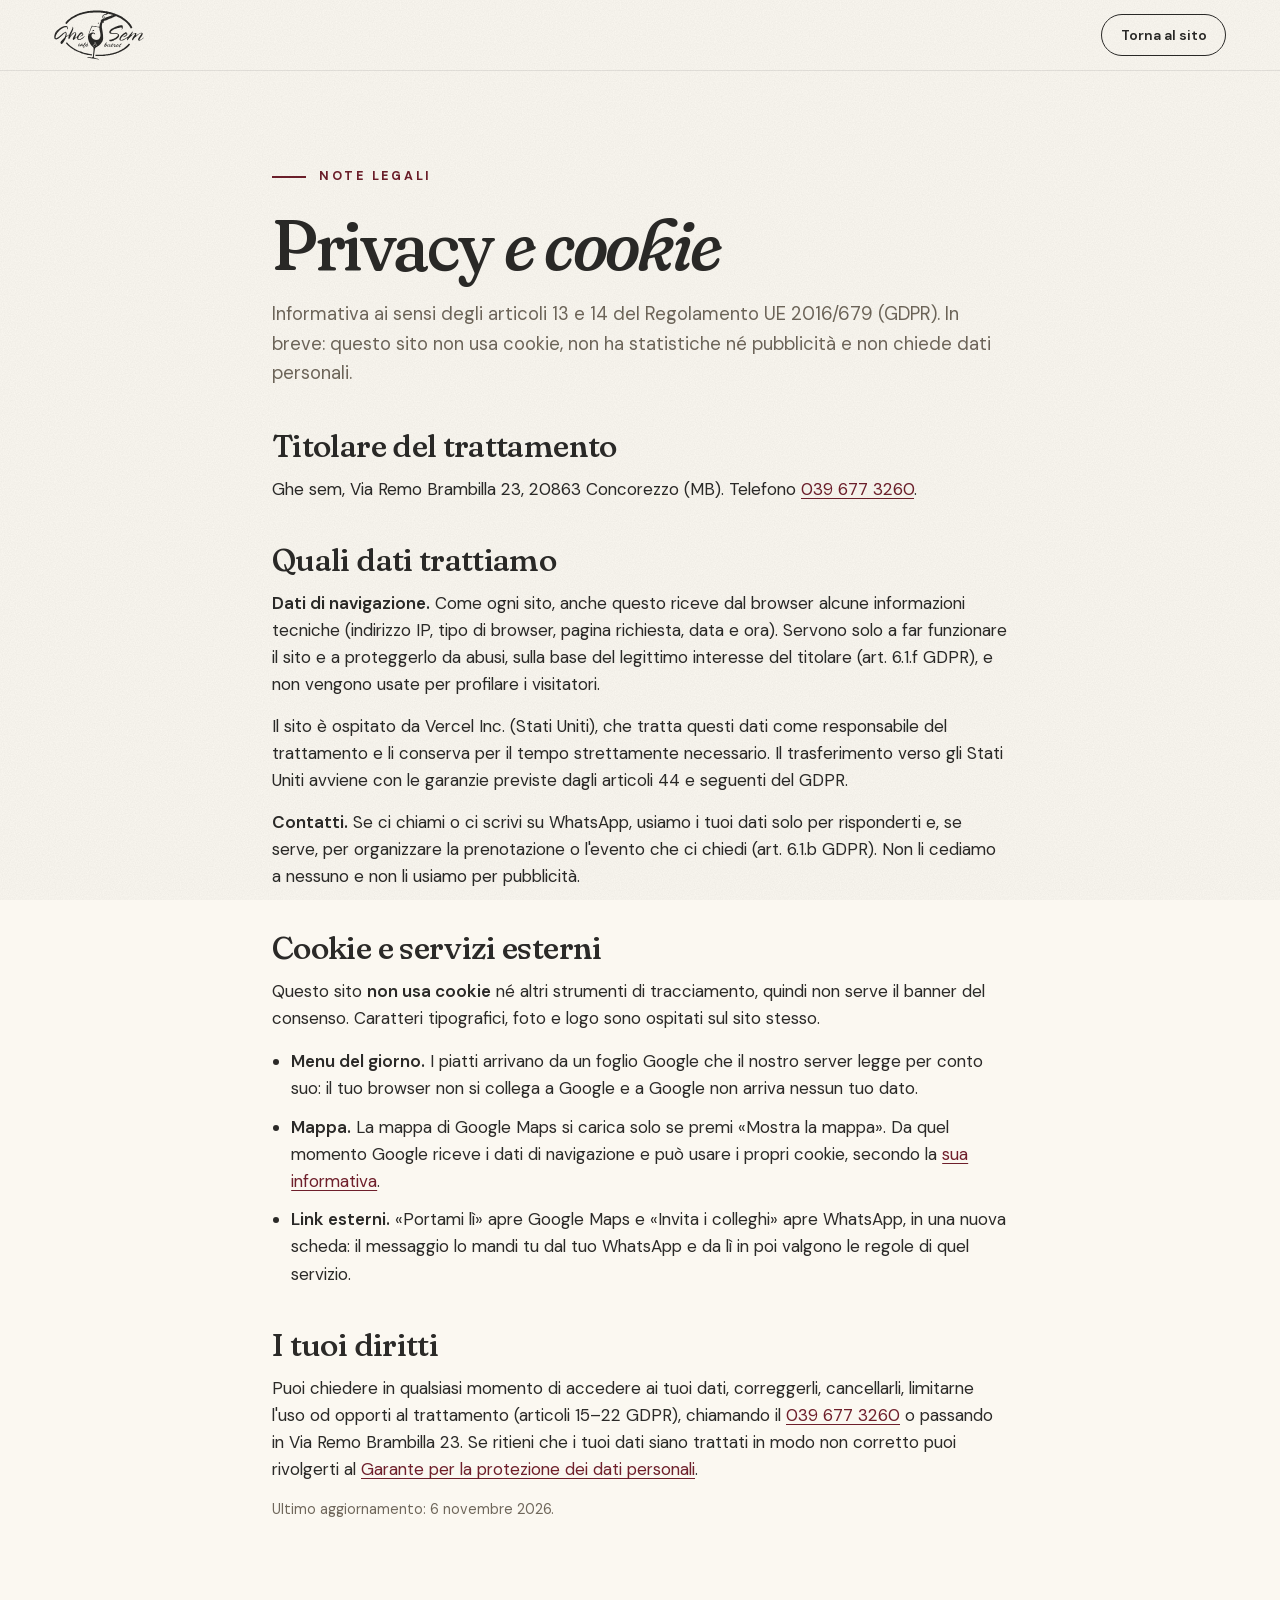
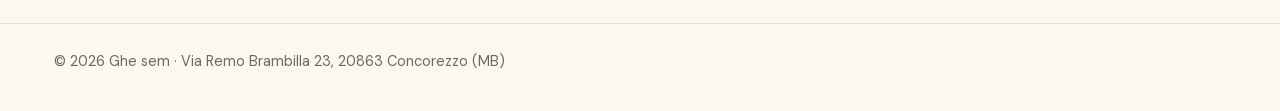
==== privacy.html @ c5963c67 "Nessun dato dei visitatori a terzi; pagina Privacy e cookie - Font (Fraunces, DM Sans, Caveat, licen" ====
<!doctype html>
<html lang="it">
<head>
<meta charset="utf-8">
<meta name="viewport" content="width=device-width, initial-scale=1, viewport-fit=cover">
<title>Privacy e cookie · Ghe sem Concorezzo</title>
<meta name="description" content="Informativa sul trattamento dei dati personali e sui cookie del sito di Ghe sem, café e bistrot in Via Remo Brambilla 23 a Concorezzo.">
<meta name="theme-color" content="#6E1F2B">
<link rel="icon" href="favicon-32.png" sizes="32x32" type="image/png">
<link rel="icon" href="favicon.svg" type="image/svg+xml">
<link rel="apple-touch-icon" href="apple-touch-icon.png">
<link rel="preload" href="fonts/dmsans-latin.woff2" as="font" type="font/woff2" crossorigin>
<link rel="preload" href="fonts/fraunces-latin.woff2" as="font" type="font/woff2" crossorigin>
<link rel="stylesheet" href="css/style.css">
</head>

<body class="legal-page">
<header class="legal-top">
  <div class="wrap">
    <a class="legal-logo" href="index.html" aria-label="Ghe sem, torna al sito"></a>
    <a class="btn btn-line btn-sm" href="index.html">Torna al sito</a>
  </div>
</header>

<main class="legal">
  <div class="wrap legal-wrap">
    <p class="kicker">Note legali</p>
    <h1>Privacy <em>e cookie</em></h1>
    <p class="legal-lede">Informativa ai sensi degli articoli 13 e 14 del Regolamento UE 2016/679 (GDPR). In breve: questo sito non usa cookie, non ha statistiche né pubblicità e non chiede dati personali.</p>

    <h2>Titolare del trattamento</h2>
    <!-- DA COMPLETARE: ragione sociale e P.IVA del locale (e un indirizzo email, se c'è) -->
    <p>Ghe sem, Via Remo Brambilla 23, 20863 Concorezzo (MB). Telefono <a href="tel:+39396773260">039 677 3260</a>.</p>

    <h2>Quali dati trattiamo</h2>
    <p><b>Dati di navigazione.</b> Come ogni sito, anche questo riceve dal browser alcune informazioni tecniche (indirizzo IP, tipo di browser, pagina richiesta, data e ora). Servono solo a far funzionare il sito e a proteggerlo da abusi, sulla base del legittimo interesse del titolare (art. 6.1.f GDPR), e non vengono usate per profilare i visitatori.</p>
    <p>Il sito è ospitato da Vercel Inc. (Stati Uniti), che tratta questi dati come responsabile del trattamento e li conserva per il tempo strettamente necessario. Il trasferimento verso gli Stati Uniti avviene con le garanzie previste dagli articoli 44 e seguenti del GDPR.</p>
    <p><b>Contatti.</b> Se ci chiami o ci scrivi su WhatsApp, usiamo i tuoi dati solo per risponderti e, se serve, per organizzare la prenotazione o l'evento che ci chiedi (art. 6.1.b GDPR). Non li cediamo a nessuno e non li usiamo per pubblicità.</p>

    <h2 id="cookie">Cookie e servizi esterni</h2>
    <p>Questo sito <b>non usa cookie</b> né altri strumenti di tracciamento, quindi non serve il banner del consenso. Caratteri tipografici, foto e logo sono ospitati sul sito stesso.</p>
    <ul>
      <li><b>Menu del giorno.</b> I piatti arrivano da un foglio Google che il nostro server legge per conto suo: il tuo browser non si collega a Google e a Google non arriva nessun tuo dato.</li>
      <li><b>Mappa.</b> La mappa di Google Maps si carica solo se premi «Mostra la mappa». Da quel momento Google riceve i dati di navigazione e può usare i propri cookie, secondo la <a href="https://policies.google.com/privacy?hl=it" target="_blank" rel="noopener">sua informativa</a>.</li>
      <li><b>Link esterni.</b> «Portami lì» apre Google Maps e «Invita i colleghi» apre WhatsApp, in una nuova scheda: il messaggio lo mandi tu dal tuo WhatsApp e da lì in poi valgono le regole di quel servizio.</li>
    </ul>

    <h2>I tuoi diritti</h2>
    <p>Puoi chiedere in qualsiasi momento di accedere ai tuoi dati, correggerli, cancellarli, limitarne l'uso od opporti al trattamento (articoli 15–22 GDPR), chiamando il <a href="tel:+39396773260">039 677 3260</a> o passando in Via Remo Brambilla 23. Se ritieni che i tuoi dati siano trattati in modo non corretto puoi rivolgerti al <a href="https://www.garanteprivacy.it" target="_blank" rel="noopener">Garante per la protezione dei dati personali</a>.</p>

    <p class="legal-date">Ultimo aggiornamento: 6 novembre 2026.</p>
  </div>
</main>

<footer class="legal-foot">
  <div class="wrap">© 2026 Ghe sem · Via Remo Brambilla 23, 20863 Concorezzo (MB)</div>
</footer>
</body>
</html>
---- css/style.css ----
/* Font ospitati sul sito (Fraunces, DM Sans e Caveat, SIL Open Font License):
   nessuna richiesta a Google Fonts, quindi nessun dato del visitatore inviato a terzi. */
@font-face { font-family: 'Caveat'; font-style: normal; font-weight: 500 600; font-display: swap; src: url(../fonts/caveat-latin-ext.woff2) format('woff2'); unicode-range: U+0100-02BA, U+02BD-02C5, U+02C7-02CC, U+02CE-02D7, U+02DD-02FF, U+0304, U+0308, U+0329, U+1D00-1DBF, U+1E00-1E9F, U+1EF2-1EFF, U+2020, U+20A0-20AB, U+20AD-20C4, U+2113, U+2C60-2C7F, U+A720-A7FF; }
@font-face { font-family: 'Caveat'; font-style: normal; font-weight: 500 600; font-display: swap; src: url(../fonts/caveat-latin.woff2) format('woff2'); unicode-range: U+0000-00FF, U+0131, U+0152-0153, U+02BB-02BC, U+02C6, U+02DA, U+02DC, U+0304, U+0308, U+0329, U+2000-206F, U+20AC, U+2122, U+2191, U+2193, U+2212, U+2215, U+FEFF, U+FFFD; }
@font-face { font-family: 'DM Sans'; font-style: italic; font-weight: 300 700; font-display: swap; src: url(../fonts/dmsans-italic-latin-ext.woff2) format('woff2'); unicode-range: U+0100-02BA, U+02BD-02C5, U+02C7-02CC, U+02CE-02D7, U+02DD-02FF, U+0304, U+0308, U+0329, U+1D00-1DBF, U+1E00-1E9F, U+1EF2-1EFF, U+2020, U+20A0-20AB, U+20AD-20C4, U+2113, U+2C60-2C7F, U+A720-A7FF; }
@font-face { font-family: 'DM Sans'; font-style: italic; font-weight: 300 700; font-display: swap; src: url(../fonts/dmsans-italic-latin.woff2) format('woff2'); unicode-range: U+0000-00FF, U+0131, U+0152-0153, U+02BB-02BC, U+02C6, U+02DA, U+02DC, U+0304, U+0308, U+0329, U+2000-206F, U+20AC, U+2122, U+2191, U+2193, U+2212, U+2215, U+FEFF, U+FFFD; }
@font-face { font-family: 'DM Sans'; font-style: normal; font-weight: 300 700; font-display: swap; src: url(../fonts/dmsans-latin-ext.woff2) format('woff2'); unicode-range: U+0100-02BA, U+02BD-02C5, U+02C7-02CC, U+02CE-02D7, U+02DD-02FF, U+0304, U+0308, U+0329, U+1D00-1DBF, U+1E00-1E9F, U+1EF2-1EFF, U+2020, U+20A0-20AB, U+20AD-20C4, U+2113, U+2C60-2C7F, U+A720-A7FF; }
@font-face { font-family: 'DM Sans'; font-style: normal; font-weight: 300 700; font-display: swap; src: url(../fonts/dmsans-latin.woff2) format('woff2'); unicode-range: U+0000-00FF, U+0131, U+0152-0153, U+02BB-02BC, U+02C6, U+02DA, U+02DC, U+0304, U+0308, U+0329, U+2000-206F, U+20AC, U+2122, U+2191, U+2193, U+2212, U+2215, U+FEFF, U+FFFD; }
@font-face { font-family: 'Fraunces'; font-style: italic; font-weight: 300 800; font-display: swap; src: url(../fonts/fraunces-italic-latin-ext.woff2) format('woff2'); unicode-range: U+0100-02BA, U+02BD-02C5, U+02C7-02CC, U+02CE-02D7, U+02DD-02FF, U+0304, U+0308, U+0329, U+1D00-1DBF, U+1E00-1E9F, U+1EF2-1EFF, U+2020, U+20A0-20AB, U+20AD-20C4, U+2113, U+2C60-2C7F, U+A720-A7FF; }
@font-face { font-family: 'Fraunces'; font-style: italic; font-weight: 300 800; font-display: swap; src: url(../fonts/fraunces-italic-latin.woff2) format('woff2'); unicode-range: U+0000-00FF, U+0131, U+0152-0153, U+02BB-02BC, U+02C6, U+02DA, U+02DC, U+0304, U+0308, U+0329, U+2000-206F, U+20AC, U+2122, U+2191, U+2193, U+2212, U+2215, U+FEFF, U+FFFD; }
@font-face { font-family: 'Fraunces'; font-style: normal; font-weight: 300 800; font-display: swap; src: url(../fonts/fraunces-latin-ext.woff2) format('woff2'); unicode-range: U+0100-02BA, U+02BD-02C5, U+02C7-02CC, U+02CE-02D7, U+02DD-02FF, U+0304, U+0308, U+0329, U+1D00-1DBF, U+1E00-1E9F, U+1EF2-1EFF, U+2020, U+20A0-20AB, U+20AD-20C4, U+2113, U+2C60-2C7F, U+A720-A7FF; }
@font-face { font-family: 'Fraunces'; font-style: normal; font-weight: 300 800; font-display: swap; src: url(../fonts/fraunces-latin.woff2) format('woff2'); unicode-range: U+0000-00FF, U+0131, U+0152-0153, U+02BB-02BC, U+02C6, U+02DA, U+02DC, U+0304, U+0308, U+0329, U+2000-206F, U+20AC, U+2122, U+2191, U+2193, U+2212, U+2215, U+FEFF, U+FFFD; }

/* ==========================================================================
   Ghe sem · Concorezzo
   Palette ereditata dal sito originale: crema, bordeaux, inchiostro. In più un ocra.
   ========================================================================== */

:root {
  --cream: #F4EFE4;
  --cream-2: #EAE2D0;
  --paper: #FBF8F1;
  --wine: #6E1F2B;
  --wine-2: #8A2A39;
  --wine-deep: #3B0F17;
  --wine-ink: #220A0F;
  --ink: #2B2A28;
  --muted: #6F675B;
  --ochre: #DDA94B;
  --ochre-2: #EBC677;
  --green: #5CD28C;

  --ff-display: "Fraunces", Georgia, "Times New Roman", serif;
  --ff-body: "DM Sans", system-ui, -apple-system, "Segoe UI", sans-serif;
  --ff-hand: "Caveat", "Bradley Hand", cursive;

  --gut: clamp(20px, 4.2vw, 56px);
  --r-sec: clamp(28px, 4.5vw, 64px);
  --pad: clamp(72px, 10vw, 150px);
  --ease: cubic-bezier(.2, .7, .2, 1);
}

*, *::before, *::after { box-sizing: border-box; }
* { margin: 0; }

html {
  scroll-behavior: smooth;
  scroll-padding-top: 90px;
  -webkit-text-size-adjust: 100%;
}

body {
  font-family: var(--ff-body);
  font-size: 1.0625rem;
  line-height: 1.6;
  color: var(--ink);
  background: var(--wine-ink);
  overflow-x: clip;
  -webkit-font-smoothing: antialiased;
  text-rendering: optimizeLegibility;
}
body.no-scroll { overflow: hidden; }

/* grana di carta, appena percettibile */
body::before {
  content: "";
  position: fixed; inset: 0; z-index: 300;
  pointer-events: none;
  opacity: .06;
  background-image: url("data:image/svg+xml,%3Csvg xmlns='http://www.w3.org/2000/svg' width='220' height='220'%3E%3Cfilter id='n'%3E%3CfeTurbulence type='fractalNoise' baseFrequency='.85' numOctaves='2' stitchTiles='stitch'/%3E%3CfeColorMatrix values='0 0 0 0 0  0 0 0 0 0  0 0 0 0 0  0 0 0 .9 0'/%3E%3C/filter%3E%3Crect width='100%25' height='100%25' filter='url(%23n)'/%3E%3C/svg%3E");
}

img { display: block; max-width: 100%; }
a { color: inherit; }
button { font: inherit; color: inherit; }

.wrap { width: min(1240px, 100% - 2 * var(--gut)); margin-inline: auto; }
.sr-only { position: absolute; width: 1px; height: 1px; overflow: hidden; clip: rect(0 0 0 0); white-space: nowrap; }
.skip { position: fixed; left: 12px; top: -60px; z-index: 400; background: var(--ochre); color: var(--wine-ink); padding: .6rem 1rem; border-radius: 99px; font-weight: 600; transition: top .2s; }
.skip:focus { top: 12px; }

:focus-visible { outline: 2.5px solid var(--ochre); outline-offset: 3px; border-radius: 6px; }
/* le sezioni ricevono il focus quando ci si arriva da un link interno: niente cornice intorno */
[tabindex="-1"]:focus { outline: none; }

/* ---------- tipografia ---------- */
h1, h2, h3, h4 {
  font-family: var(--ff-display);
  font-weight: 500;
  line-height: 1.02;
  letter-spacing: -.02em;
  font-optical-sizing: auto;
  font-variation-settings: "SOFT" 70, "WONK" 1;
}
h2 { font-size: clamp(2.8rem, 7.2vw, 6.2rem); letter-spacing: -.035em; }
h2 em, h3 em { font-style: italic; font-weight: 400; color: var(--wine); }
.day h2 em, .wine h2 em { color: var(--ochre); }
.work h2 em { color: var(--wine); }

.kicker {
  display: flex; align-items: center; gap: .8rem; width: fit-content;
  font-size: .78rem; font-weight: 700; letter-spacing: .22em; text-transform: uppercase;
  color: var(--wine);
  margin-bottom: 1.4rem;
}
.kicker::before { content: ""; width: 34px; height: 1.5px; background: currentColor; }
.kicker-light { color: var(--cream); }
.k-city { white-space: nowrap; }
.kicker-ochre { color: var(--ochre); }
.kicker-ink { color: var(--wine-ink); }

.lede { font-size: clamp(1.1rem, 1.5vw, 1.3rem); line-height: 1.6; max-width: 34em; }

.sec-head { margin-bottom: clamp(40px, 6vw, 80px); }
.sec-sub { max-width: 34em; margin-top: 1.6rem; font-size: 1.12rem; color: var(--muted); }
.sec-sub b { color: var(--wine); font-weight: 700; }
.sec-split { display: grid; gap: 1.6rem 4rem; align-items: end; }
.sec-split .sec-sub { margin: 0; }
@media (min-width: 900px) { .sec-split { grid-template-columns: 1.1fr .9fr; } }

/* sezioni sovrapposte con angoli arrotondati */
section, footer.foot { position: relative; padding-block: var(--pad) calc(var(--pad) + var(--r-sec)); overflow-x: clip; }
.stack {
  margin-top: calc(var(--r-sec) * -1);
  border-radius: var(--r-sec) var(--r-sec) 0 0;
  z-index: 1;
}

/* ---------- bottoni ---------- */
.btn {
  display: inline-flex; align-items: center; justify-content: center; gap: .6rem;
  padding: 1rem 1.55rem;
  border-radius: 99px;
  border: 1.5px solid transparent;
  font-weight: 600; font-size: .95rem; line-height: 1; text-decoration: none;
  cursor: pointer;
  transition: transform .35s var(--ease), background .3s, color .3s, border-color .3s, box-shadow .3s;
}
.btn svg { width: 18px; height: 18px; flex: none; transition: transform .35s var(--ease); }
.btn:hover { transform: translateY(-2px); }
.btn:hover svg.arr { transform: translateX(4px); }
.btn-sm { padding: .8rem 1.15rem; font-size: .88rem; }
.btn-ochre { background: var(--ochre); color: var(--wine-ink); box-shadow: 0 8px 24px -10px rgba(221, 169, 75, .7); }
.btn-ochre:hover { background: var(--ochre-2); }
.btn-ghost { border-color: rgba(244, 239, 228, .5); color: var(--cream); }
.btn-ghost:hover { background: var(--cream); color: var(--wine); }
.btn-wine { background: var(--wine); color: var(--cream); }
.btn-wine:hover { background: var(--wine-2); }
.btn-line { border-color: var(--ink); color: var(--ink); background: transparent; }
.btn-line:hover { background: var(--ink); color: var(--cream); }

/* ---------- reveal ---------- */
.js [data-reveal] {
  opacity: 0;
  transform: translateY(32px);
  transition: opacity .9s var(--ease), transform .9s var(--ease), clip-path 1.2s var(--ease);
  transition-delay: var(--d, 0ms);
}
.js [data-reveal="zoom"] { transform: scale(.94) translateY(20px); }
.js [data-reveal].is-in { opacity: 1; transform: none; }
/* il "sipario" va sull'immagine: un clip-path sull'elemento osservato lo renderebbe invisibile all'IntersectionObserver */
.js [data-reveal="clip"] { transform: none; opacity: 1; }
.js [data-reveal="clip"] img { clip-path: inset(0 0 100% 0); transition: clip-path 1.3s var(--ease) var(--d, 0ms), transform 1.1s var(--ease); }
.js [data-reveal="clip"].is-in img { clip-path: inset(0 0 0 0); }

/* ---------- barra di avanzamento ---------- */
#progress {
  position: fixed; left: 0; top: 0; right: 0; height: 3px; z-index: 200;
  background: linear-gradient(90deg, var(--ochre), var(--wine-2));
  transform: scaleX(0); transform-origin: left;
}

/* ==========================================================================
   NAV
   ========================================================================== */
.nav {
  position: fixed; inset: 0 0 auto 0; z-index: 150;
  height: 88px;
  display: flex; align-items: center;
  color: var(--cream);
  transition: background .4s, color .4s, box-shadow .4s, height .4s;
}
.nav .wrap { display: flex; align-items: center; justify-content: space-between; gap: 2rem; }
.nav.is-solid {
  height: 70px;
  background: rgba(244, 239, 228, .86);
  -webkit-backdrop-filter: saturate(1.4) blur(14px);
  backdrop-filter: saturate(1.4) blur(14px);
  color: var(--ink);
  box-shadow: 0 1px 0 rgba(43, 42, 40, .08);
}
/* il logo vero, ricalcato dall'insegna: una sola forma che prende il colore del testo,
   crema sopra le foto dell'hero e inchiostro sulla barra chiara */
.logo {
  display: block; flex: none;
  height: 62px; aspect-ratio: 459 / 253;
  background-color: currentColor;
  -webkit-mask: url("../img/logo-ghe-sem.svg") center / contain no-repeat;
          mask: url("../img/logo-ghe-sem.svg") center / contain no-repeat;
  transition: height .4s var(--ease);
}
.nav.is-solid .logo { height: 50px; }
.js .nav .logo { opacity: 0; pointer-events: none; }
.js .logo-docked .nav .logo, .js .menu-open .nav .logo { opacity: 1; pointer-events: auto; }
/* barra 88/70 px e logo 62/50 px: circa 12 px d'aria sopra e sotto il logo */
.nav-links { display: flex; gap: 2.2rem; font-size: .92rem; font-weight: 500; }
.nav-links a { position: relative; padding: .4rem 0; text-decoration: none; }
.nav-links a::after {
  content: ""; position: absolute; left: 0; right: 0; bottom: 0; height: 1.5px; background: currentColor;
  transform: scaleX(0); transform-origin: left; transition: transform .4s var(--ease);
}
.nav-links a:hover::after { transform: scaleX(1); }
.nav-cta { padding: .8rem 1.2rem; }
.nav.is-solid .nav-cta { background: var(--wine); color: var(--cream); box-shadow: none; }

.burger { display: none; width: 46px; height: 46px; border: 0; background: none; cursor: pointer; position: relative; }
.burger span { position: absolute; left: 11px; right: 11px; height: 2px; background: currentColor; border-radius: 2px; transition: transform .4s var(--ease), top .4s var(--ease); }
.burger span:first-child { top: 18px; }
.burger span:last-child { top: 26px; }
.menu-open .burger span:first-child { top: 22px; transform: rotate(45deg); }
.menu-open .burger span:last-child { top: 22px; transform: rotate(-45deg); }

.mnav {
  position: fixed; inset: 0; z-index: 140;
  background: var(--wine-ink); color: var(--cream);
  display: flex; flex-direction: column; justify-content: center; gap: 2.4rem;
  padding: 100px var(--gut) 40px;
  clip-path: circle(0 at calc(100% - 40px) 40px);
  visibility: hidden;
  transition: clip-path .7s var(--ease), visibility 0s .7s;
}
.menu-open .mnav { clip-path: circle(150% at calc(100% - 40px) 40px); visibility: visible; transition: clip-path .7s var(--ease), visibility 0s; }
.menu-open .nav { color: var(--cream); background: transparent; box-shadow: none; -webkit-backdrop-filter: none; backdrop-filter: none; }
.mnav nav { display: grid; gap: .3rem; }
.mnav nav a {
  font-family: var(--ff-display); font-size: clamp(2.2rem, 9vw, 3.4rem); text-decoration: none; letter-spacing: -.03em;
  font-variation-settings: "SOFT" 100, "WONK" 1;
  padding: .2rem 0; border-bottom: 1px solid rgba(244, 239, 228, .12);
}
.mnav-foot { color: rgba(244, 239, 228, .7); }
.mnav-foot a { color: var(--ochre); font-weight: 600; text-decoration: none; font-size: 1.3rem; }

@media (max-width: 899px) {
  .nav-links, .nav-cta { display: none; }
  .burger { display: block; margin-right: -8px; }
}

/* ==========================================================================
   HERO
   ========================================================================== */
.hero {
  min-height: 100vh;
  min-height: 100svh;
  padding: 0;
  color: var(--cream);
  display: flex; align-items: flex-end;
  background: var(--wine-ink);
  isolation: isolate;
  overflow: hidden;
}
.hero-bg { position: absolute; inset: 0; z-index: -2; overflow: hidden; }
/* Le foto sono impilate in ordine fisso: la prima sta sempre sotto ed è sempre opaca,
   ogni foto successiva sfuma sopra quelle già visibili (.is-on). Nessun buco scuro a
   metà dissolvenza e nessuno scambio di z-index, che su alcuni telefoni fa lampeggiare. */
.slide {
  position: absolute; inset: 0; width: 100%; height: 100%; object-fit: cover;
  opacity: 0;
  transform: scale(1.14);
  will-change: transform, opacity;
  transition: opacity 1.2s ease, transform 0s linear 1.2s;
}
.slide:first-child, .slide.is-on { opacity: 1; }
.slide.is-active { transform: scale(1); transition: opacity 1.2s ease, transform 9s ease-out; }
.hero::before {
  content: ""; position: absolute; inset: 0; z-index: -1;
  background:
    linear-gradient(90deg, rgba(34, 10, 15, .9) 0%, rgba(34, 10, 15, .62) 42%, rgba(34, 10, 15, .12) 100%),
    linear-gradient(0deg, rgba(34, 10, 15, .92) 0%, rgba(34, 10, 15, 0) 42%),
    linear-gradient(180deg, rgba(34, 10, 15, .55) 0%, rgba(34, 10, 15, 0) 22%);
}
.hero-inner { padding: 140px 0 clamp(130px, 19vh, 190px); }

.hero-title { position: relative; display: inline-block; margin: .4rem 0 1.6rem; }
/* il logo al posto del titolo, grande quanto era la parola "Ghe".
   Scorrendo, js/main.js lo fa salire e rimpicciolire fino al suo posto nella barra. */
.hero-logo {
  display: block;
  width: clamp(8.1rem, 27.75vw, 25.5rem); aspect-ratio: 459 / 253;
  transform-origin: 0 0;
}
.hero-logo.is-docked { visibility: hidden; }
.hero-mark {
  display: block; width: 100%; height: 100%;
  background-color: var(--cream);
  -webkit-mask: url("../img/logo-ghe-sem.svg") center / contain no-repeat;
          mask: url("../img/logo-ghe-sem.svg") center / contain no-repeat;
  animation: logoIn 1.2s var(--ease) .15s both;
}
@keyframes logoIn { from { opacity: 0; transform: translateY(26px) scale(.96); } }


.hero-lede { font-size: clamp(1.15rem, 1.8vw, 1.5rem); max-width: 30em; color: rgba(244, 239, 228, .92); line-height: 1.5; }
.hero-cta { display: flex; flex-wrap: wrap; align-items: center; gap: .9rem; margin-top: 2rem; }

.status {
  display: inline-flex; align-items: center; gap: .65rem;
  padding: .62rem 1rem .62rem .85rem;
  border-radius: 99px;
  font-size: .88rem; font-weight: 500;
  background: rgba(244, 239, 228, .13);
  border: 1px solid rgba(244, 239, 228, .28);
  -webkit-backdrop-filter: blur(10px); backdrop-filter: blur(10px);
}
.status .dot { width: 9px; height: 9px; border-radius: 50%; background: var(--ochre); flex: none; }
.status.is-open .dot { background: var(--green); animation: pulse 2s infinite; }
@keyframes pulse { 0% { box-shadow: 0 0 0 0 rgba(92, 210, 140, .6); } 80%, 100% { box-shadow: 0 0 0 10px rgba(92, 210, 140, 0); } }
.status-dark { background: rgba(110, 31, 43, .07); border-color: rgba(110, 31, 43, .22); color: var(--wine); }

/* timbro rotante */
.badge {
  position: absolute; right: var(--gut); bottom: clamp(100px, 17vh, 170px);
  width: clamp(120px, 14vw, 190px); aspect-ratio: 1;
  display: grid; place-items: center; text-decoration: none;
  color: var(--cream);
  transition: transform .5s var(--ease);
}
.badge:hover { transform: scale(1.07) rotate(-4deg); }
.badge::before { content: ""; position: absolute; inset: 0; border-radius: 50%; background: rgba(34, 10, 15, .55); -webkit-backdrop-filter: blur(8px); backdrop-filter: blur(8px); border: 1px solid rgba(244, 239, 228, .25); }
.badge-ring { position: absolute; inset: 0; width: 100%; height: 100%; animation: spin 26s linear infinite; }
.badge-ring text { font-family: var(--ff-body); font-size: 13.4px; font-weight: 700; letter-spacing: .12em; fill: var(--cream); }
@keyframes spin { to { transform: rotate(360deg); } }
.badge-core { position: relative; display: flex; align-items: flex-start; font-family: var(--ff-display); color: var(--ochre); line-height: 1; font-variation-settings: "SOFT" 100, "WONK" 1; }
.badge-core b { font-size: clamp(2.6rem, 4.6vw, 4.2rem); font-weight: 600; letter-spacing: -.04em; }
.badge-core i { font-style: normal; font-size: clamp(1.2rem, 2vw, 1.8rem); margin: .35em 0 0 .08em; }

/* stories */
.stories {
  position: absolute; left: var(--gut); bottom: clamp(22px, 4.5vh, 44px); z-index: 3;
  display: flex; gap: 14px;
  width: min(560px, calc(100% - 2 * var(--gut)));
}
.story { flex: 1; text-align: left; background: none; border: 0; padding: 0; cursor: pointer; color: rgba(244, 239, 228, .55); transition: color .3s; }
.story:hover, .story.is-active { color: var(--cream); }
.story .bar { display: block; position: relative; height: 3px; border-radius: 3px; overflow: hidden; background: rgba(244, 239, 228, .25); margin-bottom: .75rem; }
.story .bar::after { content: ""; position: absolute; inset: 0; background: var(--cream); transform: scaleX(0); transform-origin: left; }
.story.is-done .bar::after { transform: scaleX(1); }
.hero.is-playing .story.is-active .bar::after { animation: fill 6s linear forwards; }
.hero.is-still .story.is-active .bar::after { animation: none; transform: scaleX(1); }
@keyframes fill { to { transform: scaleX(1); } }
.story .t { display: block; font-family: var(--ff-display); font-size: 1.25rem; font-weight: 500; line-height: 1; }
.story .l { display: block; font-size: .8rem; letter-spacing: .06em; margin-top: .25rem; opacity: .85; }

@media (max-width: 760px) {
  .br-d { display: none; }
  /* telefono: il logo sta al centro esatto della prima schermata, con "Café & bistrot /
     Concorezzo (MB)" sopra e il resto sotto. 3.54rem = le due righe del kicker e il suo margine. */
  .hero { align-items: flex-start; }
  .hero-inner {
    --logo-w: min(74vw, 300px);
    display: flex; flex-direction: column; align-items: center; text-align: center;
    padding: calc(50vh - var(--logo-w) * 253 / 459 / 2 - 3.54rem) 0 112px;
    padding-top: calc(50svh - var(--logo-w) * 253 / 459 / 2 - 3.54rem);
  }
  .hero .kicker { margin: 0 auto 1.2rem; line-height: 1.5; text-align: center; }
  .hero .kicker::before { display: none; }
  .k-city { display: block; }
  .k-sep { display: none; }
  .hero-title { margin: 0 0 1.6rem; }
  .hero-logo { width: var(--logo-w); }
  .hero-lede { font-size: 1rem; line-height: 1.5; max-width: 22em; }
  .hero-cta { justify-content: center; gap: .6rem; margin-top: 1.2rem; }
  .badge { width: 104px; bottom: auto; top: 98px; }
  .hero-cta .btn-ghost { display: none; }
}

@media (max-width: 400px) {
  .badge { width: 88px; top: 84px; }
  .badge-core b { font-size: 2.2rem; }
  .badge-core i { font-size: 1.05rem; }
}

/* ==========================================================================
   MARQUEE
   ========================================================================== */
.marquee { background: var(--wine); color: var(--cream); overflow: hidden; position: relative; z-index: 2; padding: 1.05rem 0; border-block: 1px solid rgba(255, 255, 255, .08); }
.marquee-track { display: flex; width: max-content; animation: mq 46s linear infinite; }
.marquee:hover .marquee-track { animation-play-state: paused; }
.marquee-set { display: flex; align-items: center; }
.marquee-set span {
  font-family: var(--ff-display); font-style: italic; font-weight: 400; font-size: clamp(1.4rem, 2.5vw, 2.1rem);
  white-space: nowrap; padding-inline: 1.5rem;
  font-variation-settings: "SOFT" 100, "WONK" 1;
}
.marquee-set i { color: var(--ochre); font-style: normal; font-size: 1.1rem; }
@keyframes mq { to { transform: translateX(-50%); } }

/* ==========================================================================
   MANIFESTO
   ========================================================================== */
.manifesto { background: var(--cream); padding-bottom: calc(var(--pad) + var(--r-sec)); }
.manifesto-grid { display: grid; gap: 3.5rem; align-items: center; }
@media (min-width: 1000px) { .manifesto-grid { grid-template-columns: 1fr 340px; gap: 5rem; } }
.manifesto-text {
  font-family: var(--ff-display); font-weight: 400;
  font-size: clamp(1.9rem, 4.4vw, 3.9rem); line-height: 1.12; letter-spacing: -.025em;
  font-variation-settings: "SOFT" 60, "WONK" 1;
}
.manifesto-text b { font-weight: 600; font-style: italic; color: var(--wine); }
.js .manifesto-text .w { opacity: .16; transition: opacity .5s ease; }
.js .manifesto-text .w.on { opacity: 1; }

.dict {
  position: relative; background: var(--paper); border-radius: 6px;
  padding: 2rem 1.8rem 2.2rem; transform: rotate(2.2deg);
  box-shadow: 0 1px 0 rgba(0,0,0,.04), 0 30px 50px -28px rgba(34, 10, 15, .45);
  border: 1px solid rgba(43, 42, 40, .08);
}
.dict::before { content: ""; position: absolute; inset: 9px; border: 1px dashed rgba(110, 31, 43, .3); border-radius: 3px; pointer-events: none; }
.dict-head { display: flex; flex-wrap: wrap; align-items: baseline; gap: .3rem .8rem; }
.dict-head b { font-family: var(--ff-display); font-size: 2rem; font-weight: 600; letter-spacing: -.03em; color: var(--wine); }
.dict-head i { font-size: .8rem; color: var(--muted); }
.dict-def { font-family: var(--ff-display); font-size: 3.4rem; font-style: italic; line-height: 1; margin: .7rem 0 .9rem; letter-spacing: -.04em; font-variation-settings: "SOFT" 100, "WONK" 1; }
.dict-note { font-size: .96rem; color: var(--muted); }
.dict-hand { position: absolute; right: 1.4rem; bottom: -1.5rem; font-family: var(--ff-hand); font-size: 1.7rem; font-weight: 600; color: var(--wine); transform: rotate(-6deg); }

.facts { display: grid; gap: 2.4rem; margin-top: clamp(64px, 9vw, 120px); padding-top: 2.6rem; border-top: 1px solid rgba(43, 42, 40, .15); }
@media (min-width: 760px) { .facts { grid-template-columns: repeat(3, 1fr); gap: 3rem; } }
.fact-n { font-family: var(--ff-display); font-weight: 500; font-size: clamp(4rem, 8.5vw, 7.5rem); line-height: .95; letter-spacing: -.05em; color: var(--wine); font-variation-settings: "SOFT" 100, "WONK" 1; }
.fact-n small { font-size: .38em; font-style: italic; margin-left: .15em; letter-spacing: -.01em; color: var(--ink); }
.fact-l { margin-top: .8rem; max-width: 18em; color: var(--muted); }

/* ==========================================================================
   UNA GIORNATA
   ========================================================================== */
.day { background: var(--wine-ink); color: var(--cream); }
.sec-head-light h2 { color: var(--cream); }
.day-grid { display: grid; gap: 2rem; align-items: start; }
@media (min-width: 900px) { .day-grid { grid-template-columns: 1.08fr .92fr; gap: clamp(32px, 6vw, 96px); } }

.day-media {
  position: sticky; top: 86px; z-index: 2;
  height: calc(100vh - 120px); height: calc(100svh - 120px); max-height: 760px; min-height: 420px;
  border-radius: 30px; overflow: hidden; background: var(--wine-deep);
}
.day-img { position: absolute; inset: 0; width: 100%; height: 100%; object-fit: cover; opacity: 0; transform: scale(1.1); transition: opacity 1s ease, transform 1.6s var(--ease); }
.day-img.is-active { opacity: 1; transform: scale(1); }
.day-shade { position: absolute; inset: 0; background: linear-gradient(0deg, rgba(34, 10, 15, .78) 0%, rgba(34, 10, 15, 0) 55%); }
.clock { position: absolute; left: 1.6rem; bottom: .6rem; height: clamp(5.6rem, 11vw, 9rem); width: 80%; overflow: hidden; }
.clock span {
  position: absolute; left: 0; bottom: 0;
  font-family: var(--ff-display); font-weight: 300; font-size: clamp(5rem, 10vw, 8.6rem); line-height: 1; letter-spacing: -.05em;
  color: var(--cream);
  font-variation-settings: "SOFT" 100, "WONK" 1;
  transform: translateY(100%); opacity: 0; transition: transform .8s var(--ease), opacity .6s;
}
.clock span.is-active { transform: none; opacity: 1; }

.day-steps { padding-bottom: 10vh; }
.day-step {
  min-height: 78vh; min-height: 78svh; display: flex; flex-direction: column; justify-content: center;
  opacity: .28; transition: opacity .6s ease;
}
.day-step.is-active { opacity: 1; }
.step-n { font-size: .78rem; font-weight: 700; letter-spacing: .22em; text-transform: uppercase; color: var(--ochre); margin-bottom: 1.2rem; }
.day-step h3 { font-size: clamp(2.4rem, 5vw, 4.2rem); letter-spacing: -.035em; margin-bottom: 1.2rem; }
.day-step p:not(.step-n) { color: rgba(244, 239, 228, .78); font-size: 1.12rem; max-width: 26em; }
.chips { display: flex; flex-wrap: wrap; gap: .5rem; margin-top: 1.6rem; list-style: none; padding: 0; }
.chips li { padding: .45rem .95rem; border: 1px solid rgba(244, 239, 228, .28); border-radius: 99px; font-size: .85rem; font-weight: 500; }

@media (max-width: 899px) {
  .day-media { top: 80px; height: 38vh; height: 38svh; min-height: 260px; border-radius: 22px; }
  .clock { height: 4.6rem; left: 1.1rem; }
  .clock span { font-size: 4.2rem; }
  .day-step { min-height: 56vh; min-height: 56svh; justify-content: flex-start; padding-top: 2.6rem; }
}

/* ==========================================================================
   MENU
   ========================================================================== */
.menu { background: var(--paper); }
.menu-grid { display: grid; gap: 3rem; align-items: start; }
@media (min-width: 960px) { .menu-grid { grid-template-columns: 1fr minmax(340px, 410px); gap: clamp(40px, 6vw, 96px); } }

.cat { padding: 0; margin-bottom: 3.4rem; }
.cat:last-child { margin-bottom: 0; }
.cat-head { display: flex; align-items: center; gap: 1.1rem; padding-bottom: 1rem; border-bottom: 2px solid var(--ink); }
.cat-head img { width: 64px; height: 64px; border-radius: 50%; object-fit: cover; flex: none; }
.cat-head h3 { font-size: clamp(2rem, 3.6vw, 2.8rem); letter-spacing: -.03em; }
.cat-head p { font-family: var(--ff-hand); font-size: 1.4rem; font-weight: 600; color: var(--wine); line-height: 1; margin-top: .2rem; }

.dishes { list-style: none; padding: 0; }
.dish {
  position: relative; width: 100%; text-align: left; cursor: pointer;
  display: flex; align-items: center; gap: 1.1rem;
  padding: 1.15rem .6rem 1.15rem .4rem;
  background: transparent; border: 0; border-bottom: 1px solid rgba(43, 42, 40, .14);
  transition: background .3s, padding .4s var(--ease), color .3s;
}
.dish::before { content: ""; position: absolute; inset: 0 -12px; border-radius: 14px; background: rgba(110, 31, 43, .06); opacity: 0; transition: opacity .3s; z-index: -1; }
.dish:hover { padding-left: 1rem; }
.dish:hover::before { opacity: 1; }
.dish-check {
  flex: none; width: 28px; height: 28px; border-radius: 50%;
  border: 1.5px solid rgba(43, 42, 40, .4);
  display: grid; place-items: center;
  transition: background .3s, border-color .3s, transform .4s var(--ease);
}
.dish-check::after {
  content: ""; width: 12px; height: 7px; border: solid var(--cream); border-width: 0 0 2.5px 2.5px;
  transform: translateY(-1px) rotate(-45deg) scale(0); transition: transform .35s var(--ease);
}
.dish-text { display: flex; flex-direction: column; min-width: 0; }
.dish-name { font-family: var(--ff-display); font-size: clamp(1.3rem, 2.2vw, 1.7rem); line-height: 1.15; letter-spacing: -.02em; font-variation-settings: "SOFT" 80, "WONK" 1; transition: color .3s; }
.dish-desc { font-size: .95rem; color: var(--muted); margin-top: .1rem; }
.dish-desc:empty { display: none; }
.dish[aria-pressed="true"] .dish-name { color: var(--wine); font-style: italic; }
.dish[aria-pressed="true"] .dish-check { background: var(--wine); border-color: var(--wine); transform: scale(1.1); }
.dish[aria-pressed="true"] .dish-check::after { transform: translateY(-1px) rotate(-45deg) scale(1); }
.dish[aria-pressed="true"]::before { opacity: 1; }
.dish.is-dim { opacity: .5; }
.dish.is-dim:hover { opacity: 1; }

.cat-dolce .cat-head { border-bottom-style: dashed; border-bottom-width: 1.5px; }
.menu-note { margin-top: 2.4rem; padding-top: 1.1rem; border-top: 1px dashed rgba(43, 42, 40, .25); font-size: .92rem; color: var(--muted); max-width: 36em; }
.dolce { padding: 1.15rem .4rem; }
.dolce .dish-name { display: block; }
.dolce .dish-name + .dish-name { margin-top: .5rem; }

/* scontrino */
.ticket-wrap { position: sticky; top: 92px; }
.ticket { position: relative; filter: drop-shadow(0 28px 34px rgba(34, 10, 15, .22)) drop-shadow(0 2px 3px rgba(34, 10, 15, .1)); transform: rotate(1.2deg); transition: transform .6s var(--ease); }
.ticket:hover { transform: rotate(0); }
.ticket-inner {
  position: relative; background: #FFFEFA; color: var(--ink);
  padding: 2rem 1.8rem 2.6rem;
  border-top: 8px solid var(--wine);
  -webkit-mask: conic-gradient(from -45deg at bottom, #0000, #000 1deg 89deg, #0000 90deg) 50% / 18px 100%;
          mask: conic-gradient(from -45deg at bottom, #0000, #000 1deg 89deg, #0000 90deg) 50% / 18px 100%;
  padding-bottom: 3rem;
}
.t-brand { font-family: var(--ff-display); font-size: 2rem; font-weight: 600; letter-spacing: -.035em; text-align: center; color: var(--wine); line-height: 1; font-variation-settings: "SOFT" 100, "WONK" 1; }
.t-brand span { font-weight: 400; font-style: italic; font-size: 1.1rem; color: var(--muted); letter-spacing: 0; }
.t-sub { text-align: center; font-size: .78rem; letter-spacing: .12em; text-transform: uppercase; color: var(--muted); margin: .5rem 0 1.2rem; }
.t-perf { border: 0; border-top: 2px dotted rgba(43, 42, 40, .3); margin: 1rem 0; }
.t-lines { list-style: none; padding: 0; display: grid; gap: .9rem; font-variant-numeric: tabular-nums; }
.t-lines li { display: grid; grid-template-columns: 5.4rem 1fr; gap: .8rem; align-items: baseline; }
.t-lines li[hidden] { display: none; }
.t-lines span { font-size: .72rem; font-weight: 700; letter-spacing: .16em; text-transform: uppercase; color: var(--muted); }
.t-lines b { font-family: var(--ff-display); font-weight: 500; font-size: 1.3rem; line-height: 1.15; letter-spacing: -.015em; }
.t-lines b.empty { font-family: var(--ff-hand); font-size: 1.45rem; font-weight: 500; color: rgba(43, 42, 40, .35); }
.t-lines b.pop { animation: pop .5s var(--ease); }
@keyframes pop { 0% { transform: translateY(8px); opacity: 0; } 100% { transform: none; opacity: 1; } }
.t-total { display: flex; justify-content: space-between; align-items: baseline; font-family: var(--ff-display); }
.t-total span { font-size: .78rem; font-weight: 700; letter-spacing: .16em; text-transform: uppercase; font-family: var(--ff-body); }
.t-total b { font-size: 2.6rem; font-weight: 600; letter-spacing: -.04em; color: var(--wine); }
.t-progress { text-align: right; font-size: .85rem; color: var(--muted); margin-top: -.2rem; }
.t-barswrap { position: relative; margin: 1rem 0 1.4rem; }
.t-bars { height: 38px; opacity: .75; background: repeating-linear-gradient(90deg, var(--ink) 0 2px, transparent 2px 5px, var(--ink) 5px 6px, transparent 6px 10px, var(--ink) 10px 13px, transparent 13px 15px, var(--ink) 15px 16px, transparent 16px 21px); }
.t-actions { display: flex; flex-wrap: wrap; gap: .6rem; justify-content: center; }
.t-call { display: block; text-align: center; margin-top: 1.1rem; font-size: .85rem; color: var(--muted); text-decoration: underline; text-underline-offset: 3px; }
.t-call:hover { color: var(--wine); }

.stamp {
  position: absolute; right: 4px; top: 2px; z-index: 3; pointer-events: none;
  font-family: var(--ff-display); font-weight: 700; font-size: 1.9rem; letter-spacing: .02em; text-transform: uppercase; font-style: italic;
  color: var(--wine); border: 4px double var(--wine); border-radius: 10px; padding: .15em .5em;
  background: rgba(255, 254, 250, .72);
  opacity: 0; transform: rotate(-14deg);
  mix-blend-mode: multiply;
}
.ticket.is-complete .stamp { animation: stampIn .55s cubic-bezier(.3, 1.6, .5, 1) forwards; }
@keyframes stampIn { 0% { opacity: 0; transform: rotate(-14deg) scale(2.4); } 60% { opacity: 1; } 100% { opacity: .92; transform: rotate(-14deg) scale(1); } }

.pill-ticket {
  position: fixed; left: 50%; bottom: 84px; z-index: 120;
  transform: translateX(-50%);
  background: var(--wine); color: var(--cream); text-decoration: none; font-weight: 600; font-size: .9rem;
  padding: .8rem 1.3rem; border-radius: 99px; box-shadow: 0 14px 30px -10px rgba(34, 10, 15, .6);
  display: flex; gap: .6rem; align-items: center;
}
.pill-ticket[hidden] { display: none; }
.pill-ticket span { background: var(--ochre); color: var(--wine-ink); border-radius: 99px; padding: .15rem .55rem; font-size: .8rem; }
@media (min-width: 960px) { .pill-ticket { display: none !important; } }
@media (max-width: 959px) { .ticket-wrap { position: static; } .ticket { transform: none; } }

/* ==========================================================================
   VINO
   ========================================================================== */
.wine { background: radial-gradient(120% 90% at 20% 0%, #5a1827 0%, var(--wine-deep) 55%, var(--wine-ink) 100%); color: var(--cream); }
.wine-grid { display: grid; gap: 4rem; align-items: center; }
@media (min-width: 900px) { .wine-grid { grid-template-columns: .85fr 1.15fr; gap: clamp(48px, 7vw, 110px); } }
.wine-visual { position: relative; max-width: 480px; margin-inline: auto; width: 100%; }
.arch { aspect-ratio: 4 / 5.3; border-radius: 999px 999px 28px 28px; overflow: hidden; border: 1px solid rgba(244, 239, 228, .25); box-shadow: 0 40px 70px -30px rgba(0, 0, 0, .7); }
.arch img { width: 100%; height: 100%; object-fit: cover; transform: scale(1.12); will-change: transform; }
.round { position: absolute; right: -4%; bottom: 8%; width: 42%; aspect-ratio: 1; border-radius: 50%; overflow: hidden; border: 6px solid var(--wine-deep); box-shadow: 0 20px 40px -14px rgba(0, 0, 0, .7); }
.round img { width: 100%; height: 100%; object-fit: cover; }
.wine-hand { position: absolute; left: -4%; top: 6%; font-family: var(--ff-hand); font-size: 2.6rem; font-weight: 600; color: var(--ochre); transform: rotate(-12deg); }
.wine-copy .lede { color: rgba(244, 239, 228, .82); margin-top: 1.8rem; }
.drinks { list-style: none; padding: 0; margin-top: 2.6rem; display: grid; grid-template-columns: repeat(2, 1fr); gap: 1px; background: rgba(244, 239, 228, .16); border: 1px solid rgba(244, 239, 228, .16); border-radius: 22px; overflow: hidden; }
.drinks li { background: rgba(34, 10, 15, .55); padding: 1.5rem 1.4rem; display: grid; gap: .25rem; transition: background .4s; }
.drinks li:hover { background: rgba(110, 31, 43, .6); }
.drinks svg { width: 34px; height: 34px; color: var(--ochre); margin-bottom: .6rem; }
.drinks b { font-family: var(--ff-display); font-weight: 500; font-size: 1.45rem; letter-spacing: -.02em; }
.drinks span { font-size: .92rem; color: rgba(244, 239, 228, .66); }
@media (max-width: 480px) { .drinks { grid-template-columns: 1fr; } }

/* ==========================================================================
   IL LOCALE
   ========================================================================== */
.locale { background: var(--cream); }
.bento { display: grid; gap: 14px; grid-template-columns: repeat(2, 1fr); grid-auto-rows: 190px; }
.tile { position: relative; overflow: hidden; border: 0; padding: 0; border-radius: 24px; cursor: zoom-in; background: var(--cream-2); }
.tile img { width: 100%; height: 100%; object-fit: cover; transition: transform 1.1s var(--ease); }
.tile::after { content: ""; position: absolute; inset: 0; background: linear-gradient(0deg, rgba(34, 10, 15, .6), transparent 45%); opacity: 0; transition: opacity .4s; }
.tile span { position: absolute; left: 1.1rem; bottom: .9rem; z-index: 2; color: var(--cream); font-family: var(--ff-display); font-style: italic; font-size: 1.35rem; opacity: 0; transform: translateY(10px); transition: opacity .4s, transform .5s var(--ease); }
.tile:hover img { transform: scale(1.07); }
.tile:hover::after, .tile:hover span, .tile:focus-visible span, .tile:focus-visible::after { opacity: 1; transform: none; }
.t1 { grid-column: span 2; grid-row: span 2; }
@media (min-width: 900px) {
  .bento { grid-template-columns: repeat(12, 1fr); grid-auto-rows: 150px; gap: 16px; }
  .t1 { grid-column: 1 / span 5; grid-row: 1 / span 4; }
  .t2 { grid-column: 6 / span 7; grid-row: 1 / span 2; }
  .t4 { grid-column: 6 / span 3; grid-row: 3 / span 2; }
  .t3 { grid-column: 9 / span 4; grid-row: 3 / span 2; }
  .t6 { grid-column: 1 / span 5; grid-row: 5 / span 2; }
  .t5 { grid-column: 6 / span 7; grid-row: 5 / span 2; }
}

/* ==========================================================================
   LAVORO
   ========================================================================== */
.work { background: var(--ochre); color: var(--wine-ink); overflow: hidden; }
.work-grid { display: grid; gap: 3.4rem; align-items: center; }
@media (min-width: 960px) { .work-grid { grid-template-columns: 1.05fr .95fr; gap: 5rem; } }
.work h2 { font-size: clamp(2.6rem, 6vw, 5.2rem); }
.work .lede { margin-top: 1.6rem; color: rgba(34, 10, 15, .85); }
.work-card { margin-top: 2.2rem; display: flex; align-items: center; gap: 1.2rem; background: rgba(251, 248, 241, .6); border: 1px solid rgba(34, 10, 15, .18); border-radius: 22px; padding: 1.1rem 1.3rem 1.1rem 1.1rem; max-width: 34rem; }
.work-card img { width: 96px; height: 96px; border-radius: 50%; object-fit: cover; flex: none; }
.work-card b { font-family: var(--ff-display); font-size: 1.35rem; font-weight: 600; letter-spacing: -.02em; display: block; line-height: 1.15; }
.work-card p { font-size: .94rem; margin: .25rem 0 .8rem; color: rgba(34, 10, 15, .75); }
@media (max-width: 520px) { .work-card { flex-direction: column; align-items: flex-start; } }

.orbit { color: var(--wine-ink); max-width: 560px; width: 100%; margin-inline: auto; }
.orbit svg { width: 100%; height: auto; overflow: visible; }
.orbit .node circle { fill: var(--wine); transform-box: fill-box; transform-origin: center; animation: nodePulse 3.2s ease-in-out infinite; animation-delay: calc(var(--i) * .5s); }
.orbit .node text { fill: var(--wine-ink); }
@keyframes nodePulse { 0%, 100% { transform: scale(1); } 50% { transform: scale(1.7); } }
.o-core circle { fill: var(--wine); }
.o-core text { fill: var(--cream); }
.orbit g[opacity] { transform-origin: 260px 260px; }
.orbit g[opacity] circle:nth-child(2) { transform-origin: 260px 260px; animation: spin 90s linear infinite; }

/* ==========================================================================
   EVENTI
   ========================================================================== */
/* subito sotto la striscia bordeaux che scorre: un bordeaux più scuro, così le due fasce non si fondono */
.events { background: var(--wine-deep); color: var(--cream); }
/* luce calda dall'alto, come in sala a fine giornata */
.events::before {
  content: ""; position: absolute; inset: 0; border-radius: inherit; pointer-events: none;
  background:
    radial-gradient(80% 55% at 88% 0%, rgba(221, 169, 75, .16), transparent 65%),
    radial-gradient(70% 60% at 0% 100%, rgba(34, 10, 15, .45), transparent 70%);
}
.events > .wrap { position: relative; }
.events h2 { color: var(--cream); }
.events h2 em { color: var(--ochre); }
.events .sec-sub { color: rgba(244, 239, 228, .8); }

.ev-grid { display: grid; gap: 22px; }
@media (min-width: 700px) {
  .ev-grid { grid-template-columns: repeat(2, 1fr); }
  .ev-invite { grid-column: 1 / -1; margin-top: 1.4rem; }
}
@media (min-width: 1080px) {
  .ev-grid { grid-template-columns: 1fr 1fr 1.05fr; gap: 26px; }
  .ev-invite { grid-column: auto; margin-top: 0; }
}

.ev-card {
  display: flex; flex-direction: column;
  background: rgba(34, 10, 15, .32);
  border: 1px solid rgba(244, 239, 228, .14);
  border-radius: 28px; overflow: hidden;
}
.ev-media { position: relative; aspect-ratio: 4 / 3; overflow: hidden; background: var(--wine-deep); }
.ev-media img { width: 100%; height: 100%; object-fit: cover; transition: transform 1.1s var(--ease); }
.ev-card:hover .ev-media img { transform: scale(1.05); }
.ev-tag {
  position: absolute; left: 1rem; top: 1rem;
  padding: .45rem .85rem; border-radius: 99px;
  background: var(--ochre); color: var(--wine-ink);
  font-size: .7rem; font-weight: 700; letter-spacing: .16em; text-transform: uppercase; line-height: 1.2;
}
.ev-body { padding: 1.6rem 1.6rem 1.9rem; }
.ev-body h3 { font-size: clamp(2rem, 3.2vw, 2.6rem); letter-spacing: -.03em; }
.ev-body p { margin-top: .8rem; color: rgba(244, 239, 228, .78); }
.ev-body .chips { margin-top: 1.3rem; }

/* il biglietto: carta, bordo tratteggiato, appena storto come il dizionario e lo scontrino */
.invite {
  position: relative; height: 100%;
  background: var(--paper); color: var(--ink);
  border-radius: 6px;
  padding: 2.3rem 2rem 2.2rem;
  transform: rotate(1.4deg);
  box-shadow: 0 1px 0 rgba(0, 0, 0, .04), 0 40px 60px -30px rgba(0, 0, 0, .65);
  transition: transform .6s var(--ease);
}
.invite:hover { transform: rotate(0); }
.invite::before { content: ""; position: absolute; inset: 10px; border: 1px dashed rgba(110, 31, 43, .32); border-radius: 3px; pointer-events: none; }
.inv-kicker { font-size: .72rem; font-weight: 700; letter-spacing: .22em; text-transform: uppercase; color: var(--wine); }
.invite h3 { font-size: clamp(2rem, 3vw, 2.5rem); letter-spacing: -.03em; margin-top: .7rem; }
.inv-steps { list-style: none; padding: 0; margin: 1.5rem 0 1.7rem; }
.inv-steps li { display: grid; grid-template-columns: 2.4rem 1fr; gap: .9rem; padding: 1rem 0; border-top: 2px dotted rgba(43, 42, 40, .22); }
.inv-steps li:last-child { border-bottom: 2px dotted rgba(43, 42, 40, .22); }
.inv-n { font-family: var(--ff-display); font-style: italic; font-size: 1.6rem; line-height: 1; color: var(--wine); font-variation-settings: "SOFT" 100, "WONK" 1; }
.inv-steps b { display: block; font-family: var(--ff-display); font-size: 1.2rem; font-weight: 600; letter-spacing: -.015em; line-height: 1.2; }
.inv-steps p { font-size: .93rem; line-height: 1.5; color: var(--muted); margin-top: .2rem; }
.inv-foot { display: flex; flex-wrap: wrap; align-items: center; gap: .8rem 1.2rem; }
.inv-hand { font-family: var(--ff-hand); font-size: 1.8rem; font-weight: 600; line-height: 1; color: var(--wine); transform: rotate(-6deg); }

/* tablet: il biglietto va a tutta larghezza, titolo a sinistra e passaggi a destra */
@media (min-width: 700px) and (max-width: 1079px) {
  .invite { display: grid; grid-template-columns: .8fr 1.2fr; column-gap: 2.8rem; transform: rotate(.6deg); }
  .inv-head { grid-column: 1; }
  .inv-foot { grid-column: 1; align-self: end; }
  .inv-steps { grid-column: 2; grid-row: 1 / span 2; margin: 0; }
}
@media (max-width: 699px) {
  .invite { padding: 2.1rem 1.6rem 2rem; transform: rotate(.8deg); }
  .ev-invite { margin-top: 1rem; }
}

/* ==========================================================================
   DOVE
   ========================================================================== */
.where { background: var(--paper); }
.where-grid { display: grid; gap: 3rem; align-items: stretch; }
@media (min-width: 960px) { .where-grid { grid-template-columns: .9fr 1.1fr; gap: 4.5rem; } }
address { font-style: normal; font-family: var(--ff-display); font-size: clamp(1.6rem, 2.8vw, 2.3rem); line-height: 1.15; letter-spacing: -.02em; }
.big-phone { display: inline-block; margin: 1.1rem 0 1.6rem; font-family: var(--ff-display); font-size: clamp(2.4rem, 5vw, 3.8rem); font-style: italic; letter-spacing: -.04em; color: var(--wine); text-decoration: none; border-bottom: 2px solid transparent; transition: border-color .3s; font-variation-settings: "SOFT" 100, "WONK" 1; }
.big-phone:hover { border-bottom-color: var(--wine); }
.hours { width: 100%; max-width: 30rem; border-collapse: collapse; margin: 1.8rem 0 1rem; font-variant-numeric: tabular-nums; }
.hours th, .hours td { padding: .7rem .9rem; text-align: left; border-bottom: 1px solid rgba(43, 42, 40, .12); font-size: 1rem; }
.hours th { font-weight: 500; }
.hours td { text-align: right; color: var(--muted); }
.hours tr.is-today th, .hours tr.is-today td { background: var(--wine); color: var(--cream); border-bottom-color: var(--wine); }
.hours tr.is-today td { font-weight: 600; box-shadow: -1px 0 0 var(--wine); } /* copre la giunzione tra le celle */
.hours tr.is-today th::after { content: "oggi"; margin-left: .7rem; font-size: .68rem; letter-spacing: .14em; text-transform: uppercase; background: var(--ochre); color: var(--wine-ink); padding: .15rem .5rem; border-radius: 99px; font-weight: 700; }
.hours tr.is-today th { border-radius: 12px 0 0 12px; }
.hours tr.is-today td { border-radius: 0 12px 12px 0; }
.park { max-width: 28rem; color: var(--muted); font-size: .96rem; }
.where-cta { display: flex; flex-wrap: wrap; gap: .8rem; margin-top: 1.8rem; }

.mapbox {
  position: relative; min-height: 420px; border-radius: 30px; overflow: hidden;
  background:
    radial-gradient(circle at 30% 30%, rgba(221, 169, 75, .25), transparent 40%),
    repeating-linear-gradient(0deg, transparent 0 38px, rgba(110, 31, 43, .08) 38px 39px),
    repeating-linear-gradient(90deg, transparent 0 38px, rgba(110, 31, 43, .08) 38px 39px),
    var(--cream-2);
  border: 1px solid rgba(43, 42, 40, .12);
}
.map-ph { position: absolute; inset: 0; display: grid; place-content: center; justify-items: center; gap: 1rem; text-align: center; padding: 1.5rem; }
.map-ph svg { width: 64px; height: 64px; color: var(--wine); animation: bob 2.4s ease-in-out infinite; }
@keyframes bob { 50% { transform: translateY(-8px); } }
.map-ph p { font-size: 1.05rem; }
.map-ph b { font-family: var(--ff-display); font-size: 1.7rem; font-weight: 600; color: var(--wine); }
.map-ph small { color: var(--muted); max-width: 18em; }
.map-ph small a { color: var(--wine); }
.mapbox iframe { position: absolute; inset: 0; width: 100%; height: 100%; border: 0; filter: sepia(.25) saturate(.9) contrast(1.02); }
.mapbox.is-loaded .map-ph { display: none; }

/* ==========================================================================
   FOOTER
   ========================================================================== */
footer.foot { background: var(--wine-ink); color: var(--cream); padding-bottom: 2rem; overflow: hidden; }
.foot-top { display: grid; gap: 3rem; }
@media (min-width: 900px) { .foot-top { grid-template-columns: 1fr 1.2fr; align-items: end; } }
/* il logo sopra il saluto, crema come il resto del footer */
.foot-logo {
  display: block; width: clamp(200px, 22vw, 280px); aspect-ratio: 459 / 253; margin-bottom: 1.8rem;
  background-color: var(--cream);
  -webkit-mask: url("../img/logo-ghe-sem.svg") center / contain no-repeat;
          mask: url("../img/logo-ghe-sem.svg") center / contain no-repeat;
}
.foot-lede { font-family: var(--ff-display); font-size: clamp(2.2rem, 4.6vw, 4rem); font-style: italic; line-height: 1; letter-spacing: -.035em; font-variation-settings: "SOFT" 100, "WONK" 1; }
.foot-sub { margin-top: .8rem; color: rgba(244, 239, 228, .6); letter-spacing: .12em; text-transform: uppercase; font-size: .8rem; }
.foot-cols { display: grid; gap: 2rem; grid-template-columns: repeat(auto-fit, minmax(160px, 1fr)); }
.foot h4 { font-family: var(--ff-body); font-size: .72rem; font-weight: 700; letter-spacing: .22em; text-transform: uppercase; color: var(--ochre); margin-bottom: .8rem; }
.foot-cols p { color: rgba(244, 239, 228, .82); font-size: .98rem; }
.foot a { text-decoration: none; }
.foot-cols a:hover { color: var(--ochre); }
.foot-legal { margin-top: clamp(56px, 7vw, 96px); padding-top: 1.2rem; border-top: 1px solid rgba(244, 239, 228, .14); font-size: .8rem; color: rgba(244, 239, 228, .5); }

.foot-legal a { color: rgba(244, 239, 228, .75); text-decoration: underline; text-underline-offset: 3px; }
.foot-legal a:hover { color: var(--ochre); }

/* ==========================================================================
   PAGINA PRIVACY E COOKIE
   ========================================================================== */
.legal-page { background: var(--paper); }
.legal-top { position: sticky; top: 0; z-index: 10; background: rgba(251, 248, 241, .96); border-bottom: 1px solid rgba(43, 42, 40, .1); }
.legal-top .wrap { display: flex; align-items: center; justify-content: space-between; gap: 1rem; height: 70px; }
.legal-logo {
  display: block; height: 50px; aspect-ratio: 459 / 253; background-color: var(--ink);
  -webkit-mask: url("../img/logo-ghe-sem.svg") center / contain no-repeat;
          mask: url("../img/logo-ghe-sem.svg") center / contain no-repeat;
}
.legal { padding: clamp(48px, 8vw, 96px) 0 clamp(56px, 8vw, 110px); }
.legal-wrap { max-width: 46rem; }
.legal h1 { font-size: clamp(2.6rem, 6vw, 4.4rem); letter-spacing: -.035em; }
.legal-lede { margin-top: 1.2rem; font-size: 1.15rem; color: var(--muted); }
.legal h2 { font-size: clamp(1.5rem, 2.6vw, 2rem); letter-spacing: -.02em; margin: 2.6rem 0 .8rem; }
.legal p + p { margin-top: .9rem; }
.legal ul { margin: 1rem 0 0; padding-left: 1.2rem; display: grid; gap: .7rem; }
.legal a { color: var(--wine); text-underline-offset: 3px; }
.legal b { font-weight: 600; }
.legal-date { margin-top: 3rem; font-size: .9rem; color: var(--muted); }
.legal-foot { padding: 1.6rem 0 2.4rem; border-top: 1px solid rgba(43, 42, 40, .12); font-size: .9rem; color: var(--muted); }

/* ==========================================================================
   BARRA MOBILE · LIGHTBOX
   ========================================================================== */
.mbar { display: none; }
@media (max-width: 759px) {
  .mbar {
    position: fixed; left: 12px; right: 12px; bottom: calc(12px + env(safe-area-inset-bottom)); z-index: 130;
    display: grid; grid-template-columns: repeat(3, 1fr); gap: 4px; padding: 6px;
    background: rgba(34, 10, 15, .92); -webkit-backdrop-filter: blur(14px); backdrop-filter: blur(14px);
    border-radius: 99px; box-shadow: 0 18px 40px -12px rgba(0, 0, 0, .6);
    transform: translateY(160%); transition: transform .5s var(--ease);
  }
  .mbar.is-on { transform: none; }
  .mbar a { display: flex; align-items: center; justify-content: center; gap: .45rem; padding: .85rem .4rem; border-radius: 99px; color: var(--cream); font-size: .85rem; font-weight: 600; text-decoration: none; }
  .mbar a:first-child { background: var(--ochre); color: var(--wine-ink); }
  .mbar svg { width: 16px; height: 16px; }
  footer.foot { padding-bottom: 6rem; }
}

.lightbox { position: fixed; inset: 0; z-index: 400; background: rgba(20, 6, 9, .94); display: grid; place-items: center; padding: 4vw; -webkit-backdrop-filter: blur(6px); backdrop-filter: blur(6px); animation: lbIn .35s ease; }
.lightbox[hidden] { display: none; }
@keyframes lbIn { from { opacity: 0; } }
.lightbox figure { max-width: min(1200px, 100%); max-height: 100%; display: grid; gap: .8rem; justify-items: center; }
.lightbox img { max-height: 80svh; width: auto; max-width: 100%; border-radius: 18px; box-shadow: 0 40px 80px -20px #000; }
.lightbox figcaption { color: var(--cream); font-family: var(--ff-display); font-style: italic; font-size: 1.2rem; }
.lb-close, .lb-nav { position: absolute; background: rgba(244, 239, 228, .12); color: var(--cream); border: 1px solid rgba(244, 239, 228, .25); width: 52px; height: 52px; border-radius: 50%; font-size: 1.9rem; line-height: 1; cursor: pointer; display: grid; place-items: center; transition: background .3s; padding: 0 0 .2rem; }
.lb-close:hover, .lb-nav:hover { background: var(--cream); color: var(--wine); }
.lb-close { top: 18px; right: 18px; }
.lb-prev { left: 18px; top: 50%; }
.lb-next { right: 18px; top: 50%; }
@media (max-width: 640px) { .lb-prev, .lb-next { top: auto; bottom: 18px; } }

/* Le animazioni infinite (marquee, timbro, orbita, puntina) girano solo mentre il blocco
   è a schermo: fuori vista costringevano il telefono a ricalcolare lo stile a ogni frame. */
.js [data-live]:not(.is-live),
.js [data-live]:not(.is-live) *,
.js [data-live]:not(.is-live)::before,
.js [data-live]:not(.is-live) *::before,
.js [data-live]:not(.is-live) *::after { animation-play-state: paused !important; }

/* ---------- telefoni e dispositivi touch: meno lavoro per la GPU ----------
   Le animazioni sono le stesse del desktop. Qui si tolgono solo la grana a
   schermo intero e gli sfocati dietro ai pannelli: non si muovono, ma sui
   telefoni pesano molto e fanno scattare lo scroll. */
@media (max-width: 900px), (hover: none) {
  body::before { display: none; }
  .nav, .nav.is-solid { height: 74px; transition: background .3s, color .3s, box-shadow .3s; }
  .logo, .nav.is-solid .logo { height: 52px; }
  .status, .badge::before { -webkit-backdrop-filter: none; backdrop-filter: none; }
  .status { background: rgba(34, 10, 15, .5); }
  .status-dark { background: rgba(110, 31, 43, .07); }
  .badge::before { background: rgba(34, 10, 15, .72); }
  .nav.is-solid { -webkit-backdrop-filter: none; backdrop-filter: none; background: rgba(244, 239, 228, .97); }
  .mbar { -webkit-backdrop-filter: none; backdrop-filter: none; background: rgba(34, 10, 15, .96); }
}

/* ---------- movimento ridotto ----------
   Con "Riduci movimento" (iPhone) o "Rimuovi animazioni" (Android) attivo, le
   animazioni del sito restano: si tolgono solo lo zoom lento delle foto e lo
   scorrimento morbido della pagina, i movimenti ampi che danno fastidio a chi
   soffre di vertigini. Il parallax si spegne in js/main.js. */
@media (prefers-reduced-motion: reduce) {
  html { scroll-behavior: auto; }
  .slide, .slide.is-active { transform: none; transition: opacity 1.2s ease; }
  .day-img, .day-img.is-active { transform: none; }
}
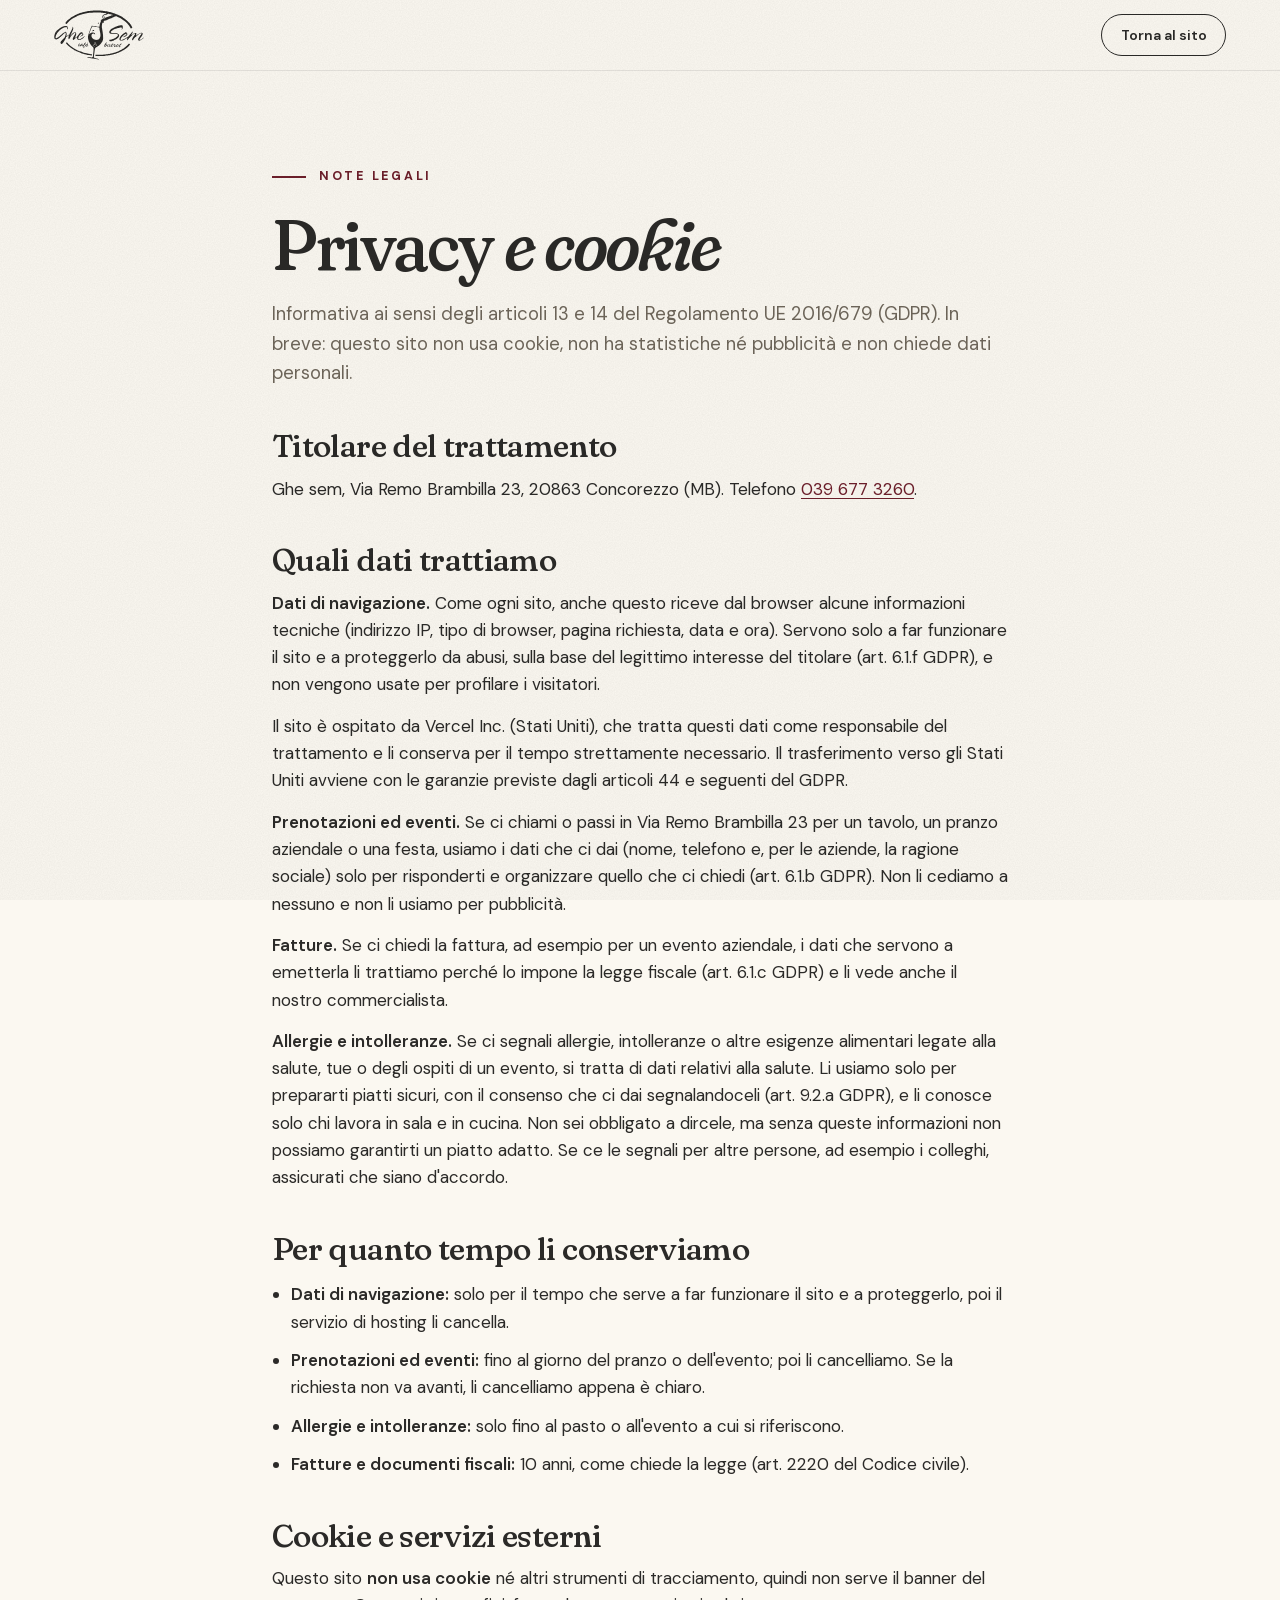
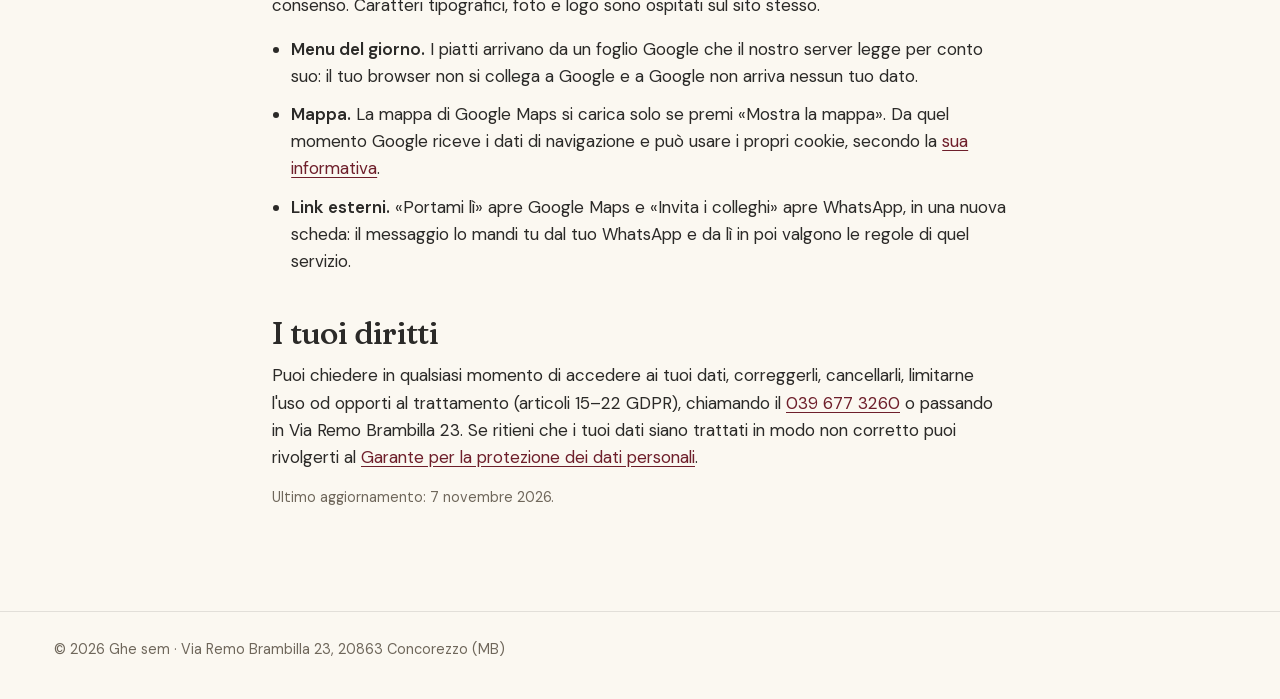
==== commit f2067b49: "Privacy: allergie, fatture e tempi di conservazione; via WhatsApp dai contatti Co-Authored-By: Claud" ====
--- a/privacy.html
+++ b/privacy.html
@@ -35,7 +35,17 @@
     <h2>Quali dati trattiamo</h2>
     <p><b>Dati di navigazione.</b> Come ogni sito, anche questo riceve dal browser alcune informazioni tecniche (indirizzo IP, tipo di browser, pagina richiesta, data e ora). Servono solo a far funzionare il sito e a proteggerlo da abusi, sulla base del legittimo interesse del titolare (art. 6.1.f GDPR), e non vengono usate per profilare i visitatori.</p>
     <p>Il sito è ospitato da Vercel Inc. (Stati Uniti), che tratta questi dati come responsabile del trattamento e li conserva per il tempo strettamente necessario. Il trasferimento verso gli Stati Uniti avviene con le garanzie previste dagli articoli 44 e seguenti del GDPR.</p>
-    <p><b>Contatti.</b> Se ci chiami o ci scrivi su WhatsApp, usiamo i tuoi dati solo per risponderti e, se serve, per organizzare la prenotazione o l'evento che ci chiedi (art. 6.1.b GDPR). Non li cediamo a nessuno e non li usiamo per pubblicità.</p>
+    <p><b>Prenotazioni ed eventi.</b> Se ci chiami o passi in Via Remo Brambilla 23 per un tavolo, un pranzo aziendale o una festa, usiamo i dati che ci dai (nome, telefono e, per le aziende, la ragione sociale) solo per risponderti e organizzare quello che ci chiedi (art. 6.1.b GDPR). Non li cediamo a nessuno e non li usiamo per pubblicità.</p>
+    <p><b>Fatture.</b> Se ci chiedi la fattura, ad esempio per un evento aziendale, i dati che servono a emetterla li trattiamo perché lo impone la legge fiscale (art. 6.1.c GDPR) e li vede anche il nostro commercialista.</p>
+    <p><b>Allergie e intolleranze.</b> Se ci segnali allergie, intolleranze o altre esigenze alimentari legate alla salute, tue o degli ospiti di un evento, si tratta di dati relativi alla salute. Li usiamo solo per prepararti piatti sicuri, con il consenso che ci dai segnalandoceli (art. 9.2.a GDPR), e li conosce solo chi lavora in sala e in cucina. Non sei obbligato a dircele, ma senza queste informazioni non possiamo garantirti un piatto adatto. Se ce le segnali per altre persone, ad esempio i colleghi, assicurati che siano d'accordo.</p>
+
+    <h2>Per quanto tempo li conserviamo</h2>
+    <ul>
+      <li><b>Dati di navigazione:</b> solo per il tempo che serve a far funzionare il sito e a proteggerlo, poi il servizio di hosting li cancella.</li>
+      <li><b>Prenotazioni ed eventi:</b> fino al giorno del pranzo o dell'evento; poi li cancelliamo. Se la richiesta non va avanti, li cancelliamo appena è chiaro.</li>
+      <li><b>Allergie e intolleranze:</b> solo fino al pasto o all'evento a cui si riferiscono.</li>
+      <li><b>Fatture e documenti fiscali:</b> 10 anni, come chiede la legge (art. 2220 del Codice civile).</li>
+    </ul>
 
     <h2 id="cookie">Cookie e servizi esterni</h2>
     <p>Questo sito <b>non usa cookie</b> né altri strumenti di tracciamento, quindi non serve il banner del consenso. Caratteri tipografici, foto e logo sono ospitati sul sito stesso.</p>
@@ -48,7 +58,7 @@
     <h2>I tuoi diritti</h2>
     <p>Puoi chiedere in qualsiasi momento di accedere ai tuoi dati, correggerli, cancellarli, limitarne l'uso od opporti al trattamento (articoli 15–22 GDPR), chiamando il <a href="tel:+39396773260">039 677 3260</a> o passando in Via Remo Brambilla 23. Se ritieni che i tuoi dati siano trattati in modo non corretto puoi rivolgerti al <a href="https://www.garanteprivacy.it" target="_blank" rel="noopener">Garante per la protezione dei dati personali</a>.</p>
 
-    <p class="legal-date">Ultimo aggiornamento: 6 novembre 2026.</p>
+    <p class="legal-date">Ultimo aggiornamento: 7 novembre 2026.</p>
   </div>
 </main>
 
